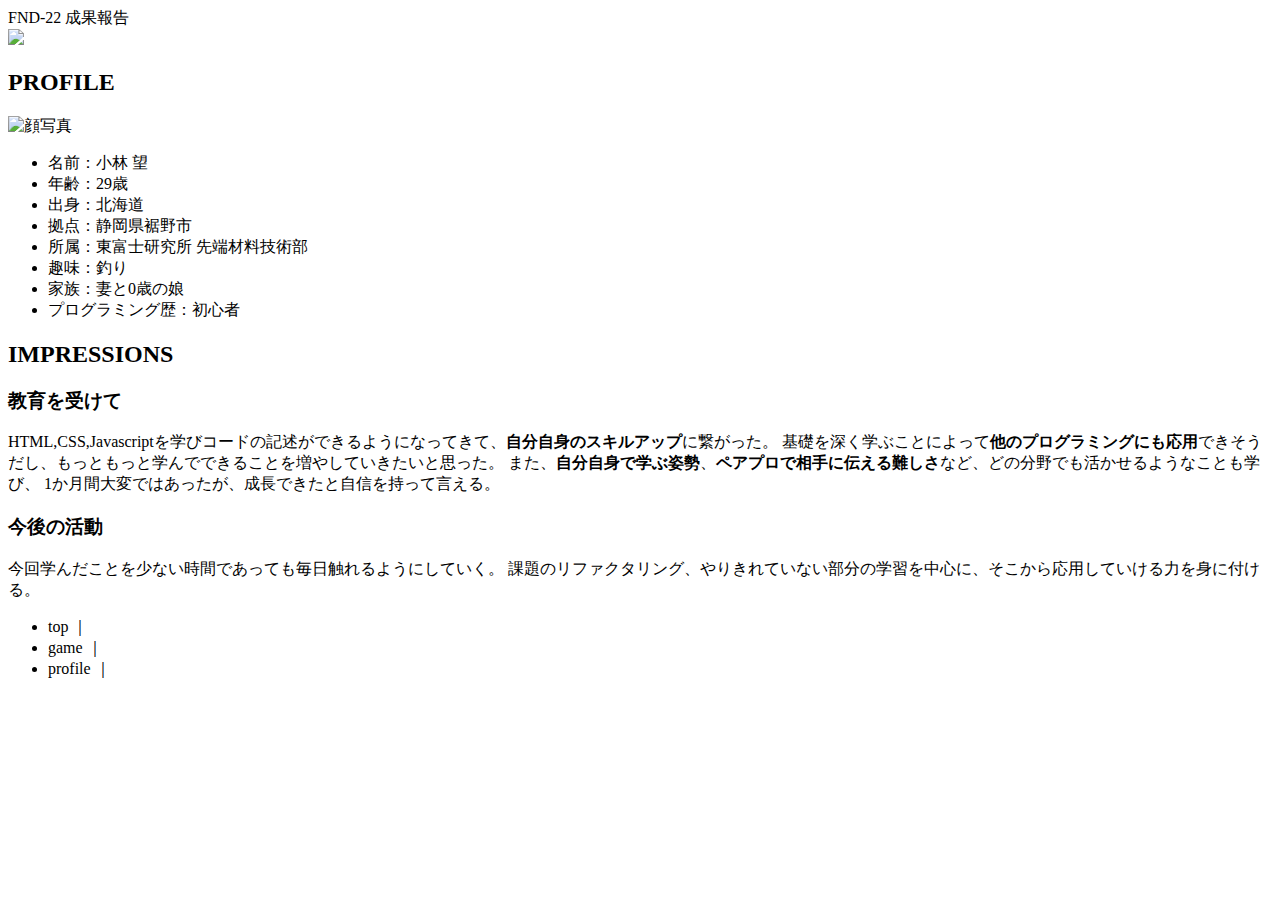
==== index.html @ 63b7c530 "Create index.html" ====
<!DOCTYPE html>
<html lang="en">
<head>
    <meta charset="UTF-8">
    <meta name="viewport" content="width=device-width, initial-scale=1.0">
    <title>FND-22 成果報告</title>
    <link rel="stylesheet" href="style.css">
</head>
<body>
    <header>FND-22 成果報告</header>
    <div class="main">
        <img src="./images/1.jpg" id="slide_img" class="slider" />
    </div>
    <section class="first">
        <h2><span class="uline">PROFILE</span></h2>
        <img src="./images/4.JPG" id="profile_img" alt="顔写真">
        <ul>
            <li>名前：小林 望</li>
            <li>年齢：29歳</li>
            <li>出身：北海道</li>
            <li>拠点：静岡県裾野市</li>
            <li>所属：東富士研究所 先端材料技術部</li>
            <li>趣味：釣り</li>
            <li>家族：妻と0歳の娘</li>
            <li>プログラミング歴：初心者</li>
        </ul>
    </section>
    <section class="second">
        <h2><span class="uline">IMPRESSIONS</span></h2>
        <h3>教育を受けて</h3>
        <p>HTML,CSS,Javascriptを学びコードの記述ができるようになってきて、<strong>自分自身のスキルアップ</strong>に繋がった。
            基礎を深く学ぶことによって<strong>他のプログラミングにも応用</strong>できそうだし、もっともっと学んでできることを増やしていきたいと思った。
            また、<strong>自分自身で学ぶ姿勢</strong>、<strong>ペアプロで相手に伝える難しさ</strong>など、どの分野でも活かせるようなことも学び、
            1か月間大変ではあったが、成長できたと自信を持って言える。
        </p>
        <h3>今後の活動</h3>
        <p>今回学んだことを少ない時間であっても毎日触れるようにしていく。
            課題のリファクタリング、やりきれていない部分の学習を中心に、そこから応用していける力を身に付ける。
        </p>
    </section>
    <footer>
        <ul class="footer-menu">
            <li>top ｜</li>
            <li>game ｜</li>
            <li>profile ｜</li>
        </ul>
    </footer>
    <script src="script.js"></script>
</body>
</html>
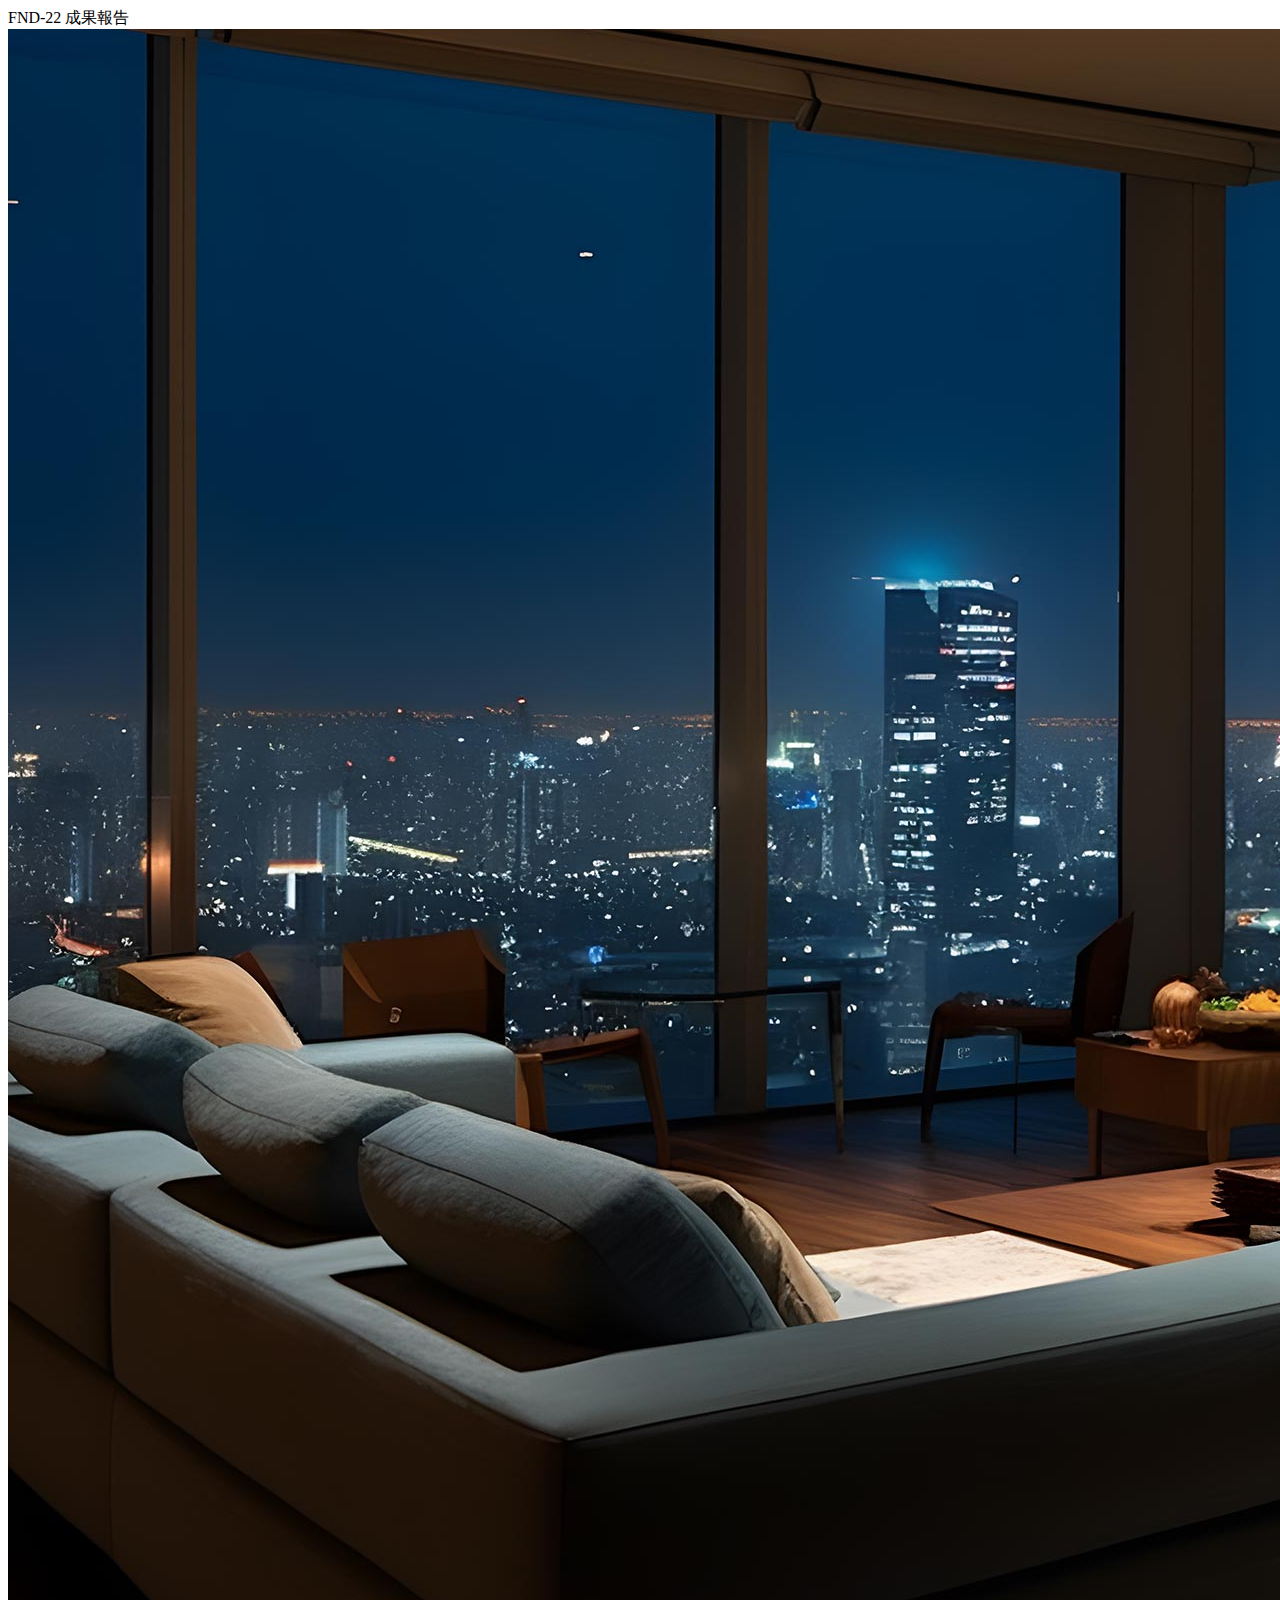
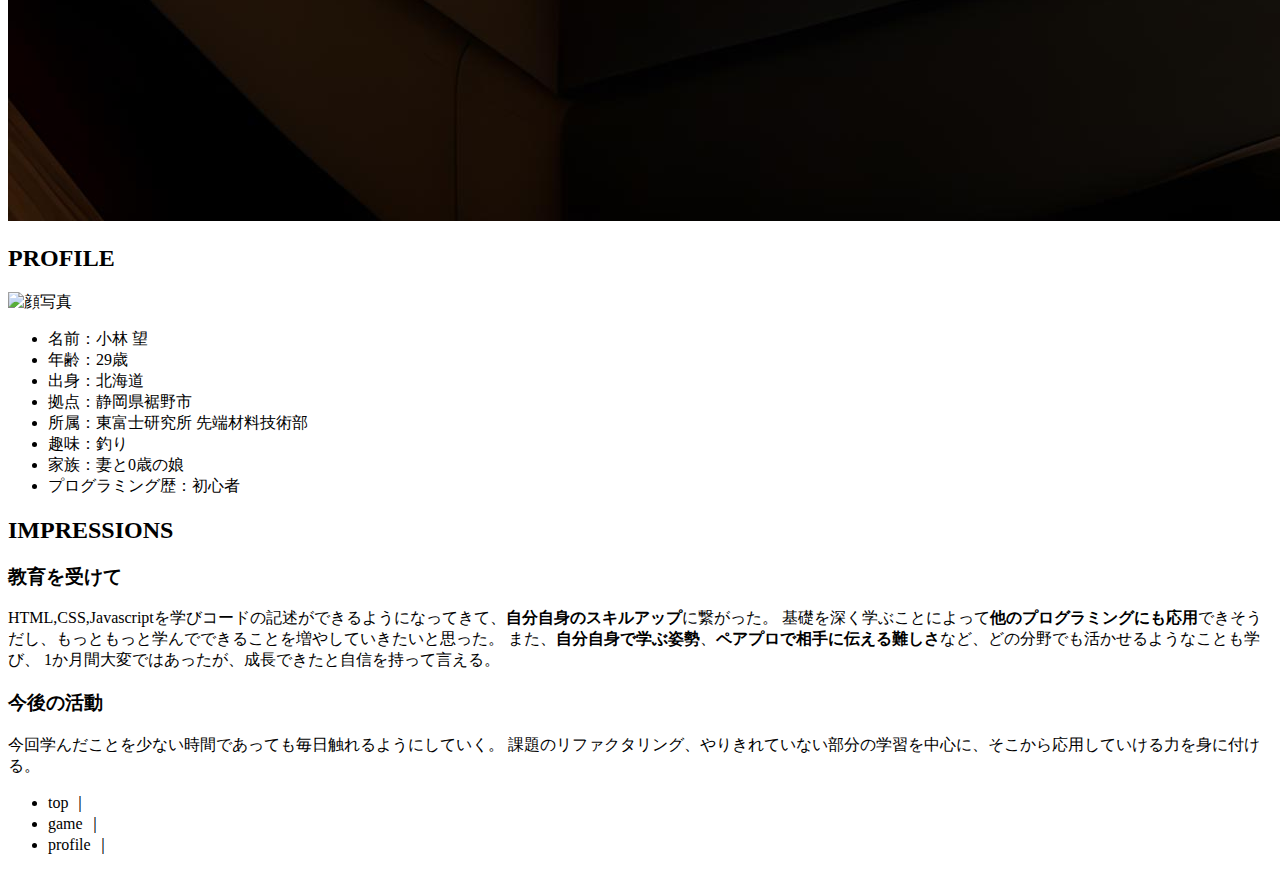
==== commit 011cae21: "Update index.html" ====
--- a/index.html
+++ b/index.html
@@ -9,11 +9,11 @@
 <body>
     <header>FND-22 成果報告</header>
     <div class="main">
-        <img src="./images/1.jpg" id="slide_img" class="slider" />
+        <img src="./1.jpg" id="slide_img" class="slider" />
     </div>
     <section class="first">
         <h2><span class="uline">PROFILE</span></h2>
-        <img src="./images/4.JPG" id="profile_img" alt="顔写真">
+        <img src="./4.JPG" id="profile_img" alt="顔写真">
         <ul>
             <li>名前：小林 望</li>
             <li>年齢：29歳</li>
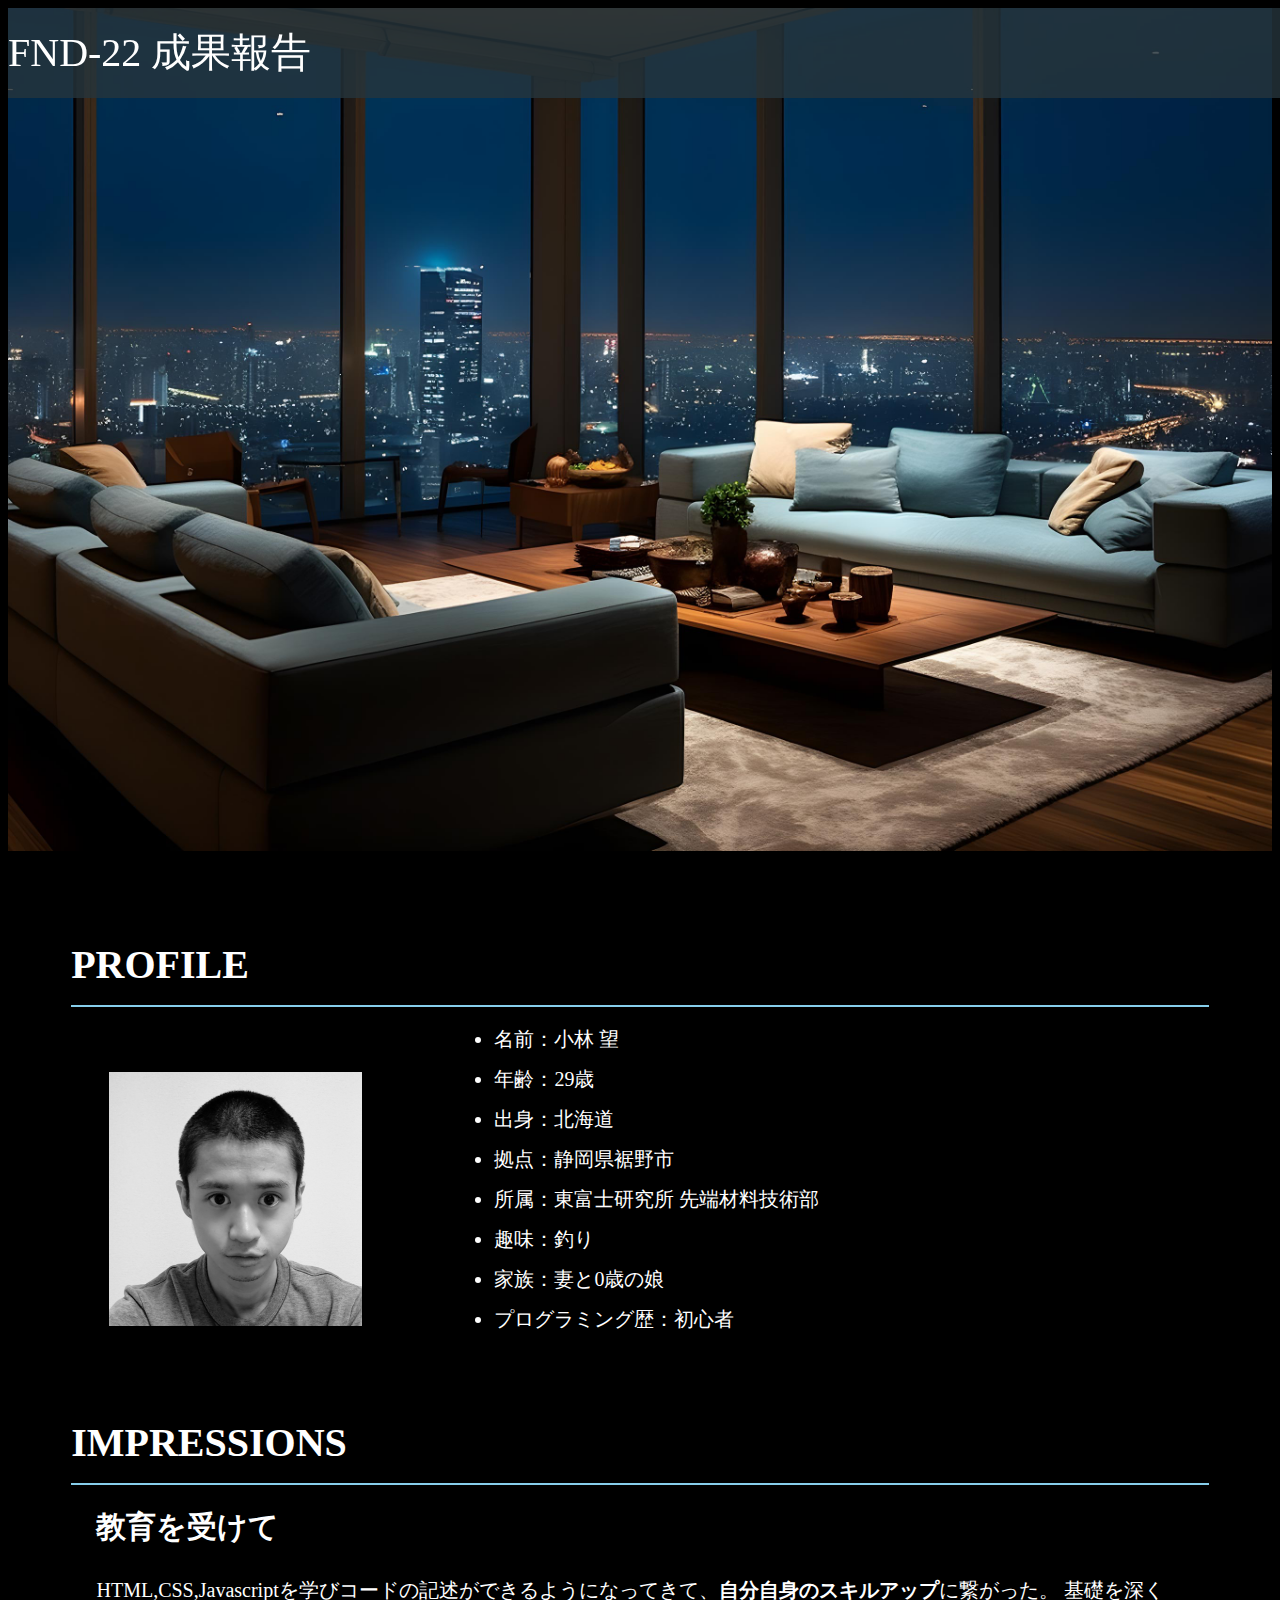
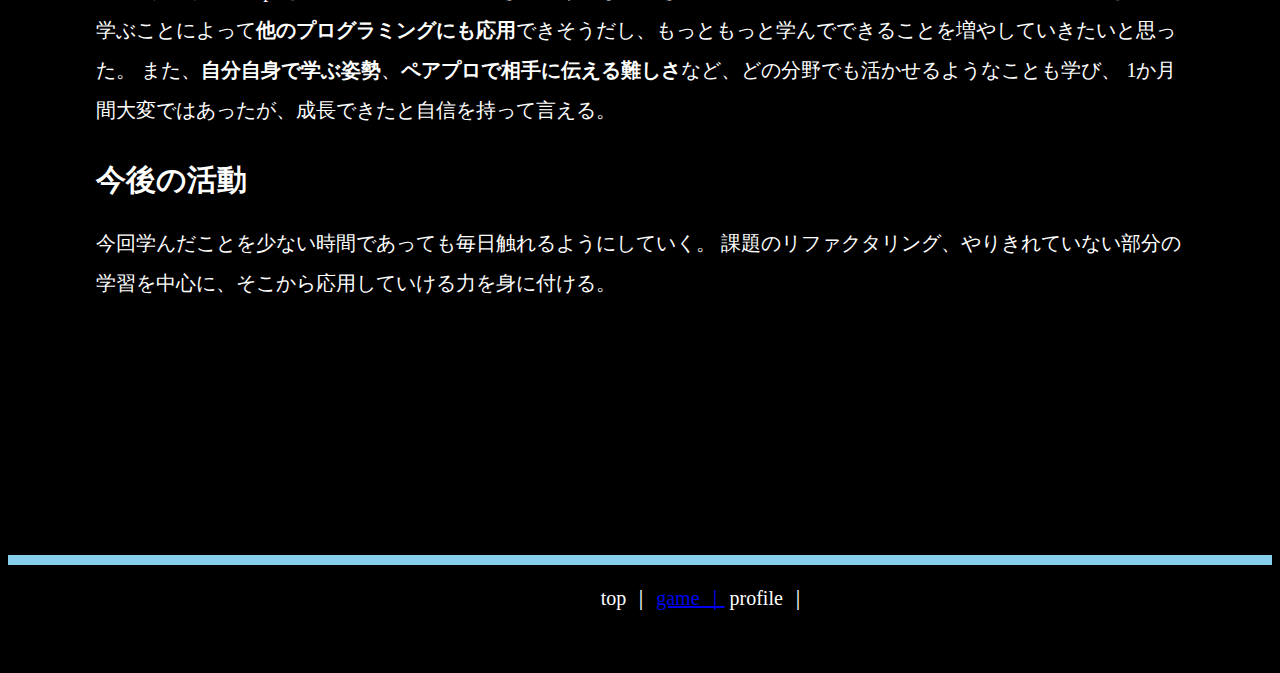
==== commit 84890aa4: "Update index.html" ====
--- a/index.html
+++ b/index.html
@@ -9,11 +9,11 @@
 <body>
     <header>FND-22 成果報告</header>
     <div class="main">
-        <img src="./1.jpg" id="slide_img" class="slider" />
+        <img src="./6.jpg" id="slide_img" class="slider" />
     </div>
     <section class="first">
         <h2><span class="uline">PROFILE</span></h2>
-        <img src="./4.JPG" id="profile_img" alt="顔写真">
+        <img src="./9.jpg" id="profile_img" alt="顔写真">
         <ul>
             <li>名前：小林 望</li>
             <li>年齢：29歳</li>
@@ -41,7 +41,7 @@
     <footer>
         <ul class="footer-menu">
             <li>top ｜</li>
-            <li>game ｜</li>
+            <li><a href="main.html">game ｜</a></li>
             <li>profile ｜</li>
         </ul>
     </footer>
--- a/style.css
+++ b/style.css
@@ -0,0 +1,73 @@
+body {
+    background-color: black;
+    height: 100%;
+    color: white;
+    line-height: 2;
+}
+
+header {
+    display: flex;
+    height: 10%;
+    width: 100%;
+    font-size: 40px;
+    align-items: center;
+    z-index: 1;
+    position: fixed;
+    background-color: rgba(38, 52, 60, 0.8);
+}
+
+img {
+    width: 100%;
+}
+
+h2 {
+    font-size: 40px;
+    position: relative;
+    border-bottom: 2px solid skyblue;
+    margin: 5%;
+    margin-bottom: 0;
+}
+
+#profile_img {
+    display: inline-block;
+    width: 20%;
+    height: 20%;
+    margin-left: 8%;
+    margin-top: 1%;
+}
+
+ul {
+    display: inline-block;
+    font-size: 20px;
+    margin-left: 7%;
+    margin-top: 1%;
+    margin-bottom: 0;
+}
+
+h3 {
+    font-size: 30px;
+    margin-left: 7%;
+    margin-top: 1%;
+    margin-bottom: 0;
+}
+
+p {
+    font-size: 20px;
+    margin-top: 1%;
+    margin-left: 7%;
+    margin-right: 7%;
+}
+
+footer{
+    width: 100%;
+    height: 100px;
+    margin-top: 20%;
+    position: relative;
+    border-top: 10px solid skyblue;
+    color: white;
+    text-align: center;
+}
+
+ul.footer-menu li {
+display: inline;
+}
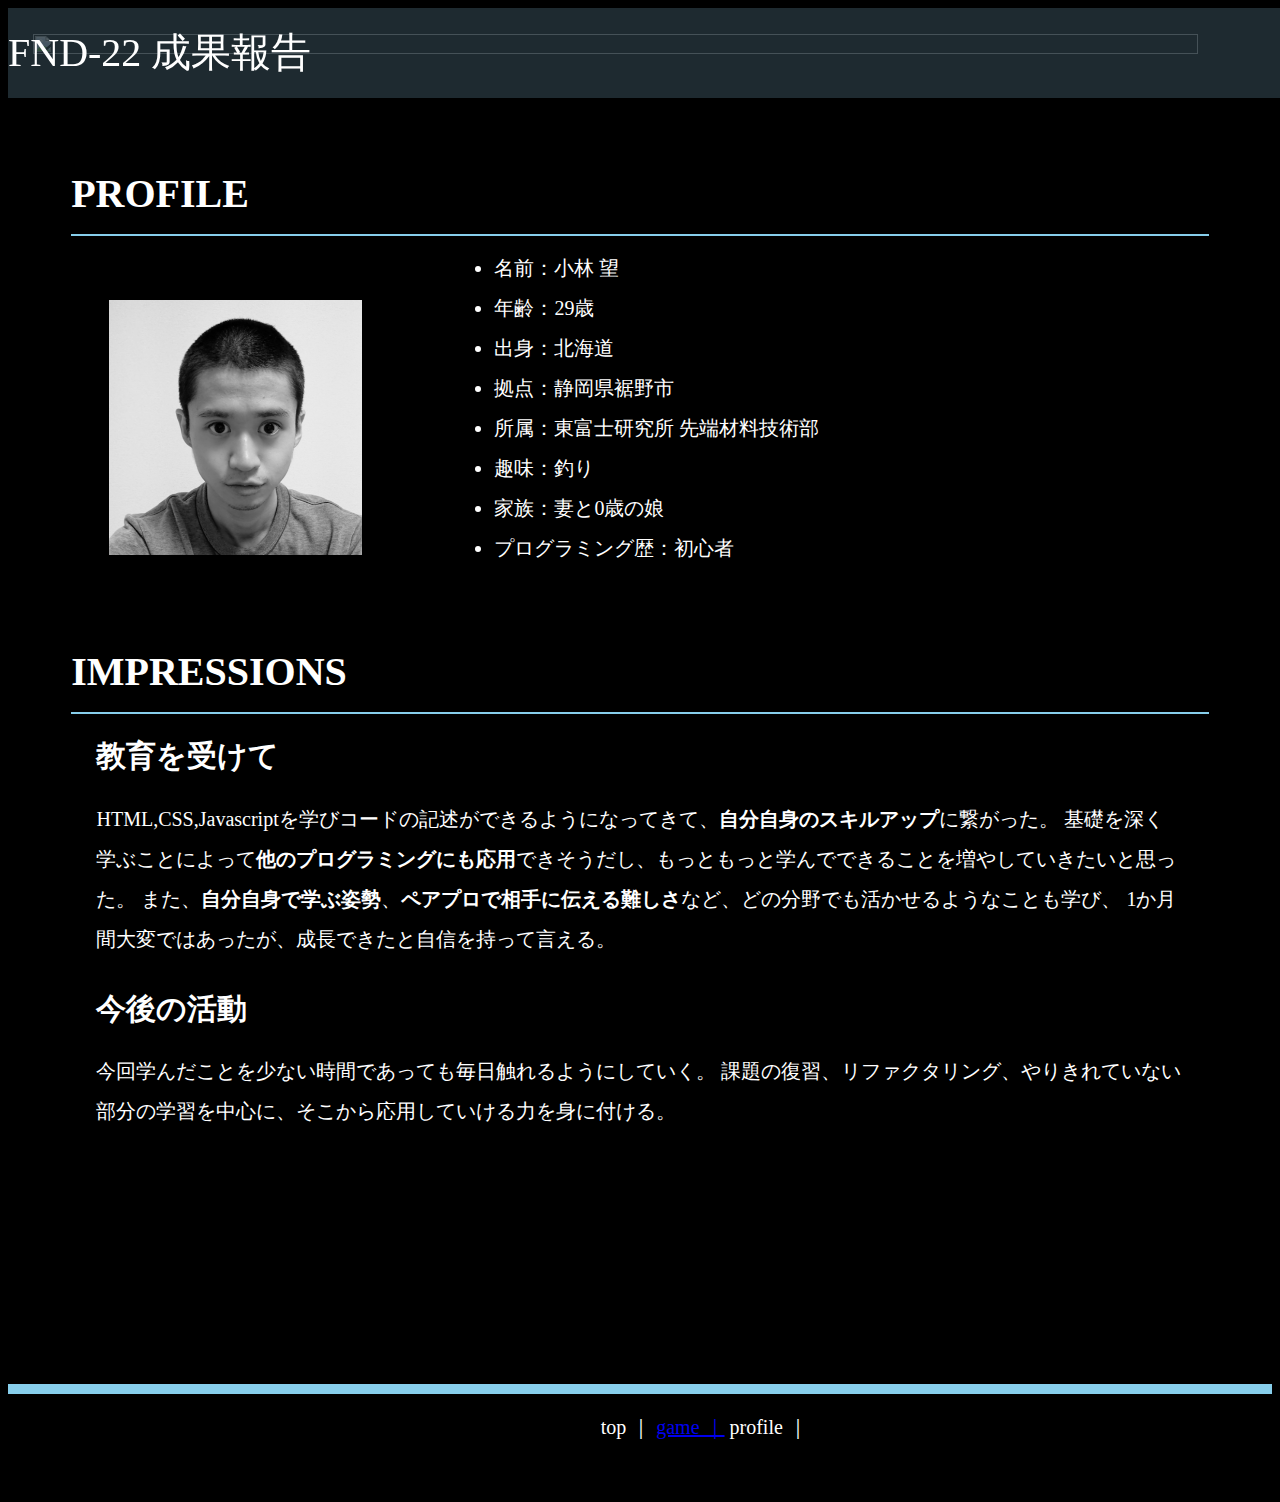
==== commit fa49bd3a: "Update index.html" ====
--- a/index.html
+++ b/index.html
@@ -35,7 +35,7 @@
         </p>
         <h3>今後の活動</h3>
         <p>今回学んだことを少ない時間であっても毎日触れるようにしていく。
-            課題のリファクタリング、やりきれていない部分の学習を中心に、そこから応用していける力を身に付ける。
+            課題の復習、リファクタリング、やりきれていない部分の学習を中心に、そこから応用していける力を身に付ける。
         </p>
     </section>
     <footer>
--- a/style.css
+++ b/style.css
@@ -17,7 +17,14 @@
 }
 
 img {
-    width: 100%;
+    width: 1500px;
+    height: 1000px;
+}
+
+#slide_img {
+    width: 96%;
+    height: 50%;
+    margin: 2%;
 }
 
 h2 {
